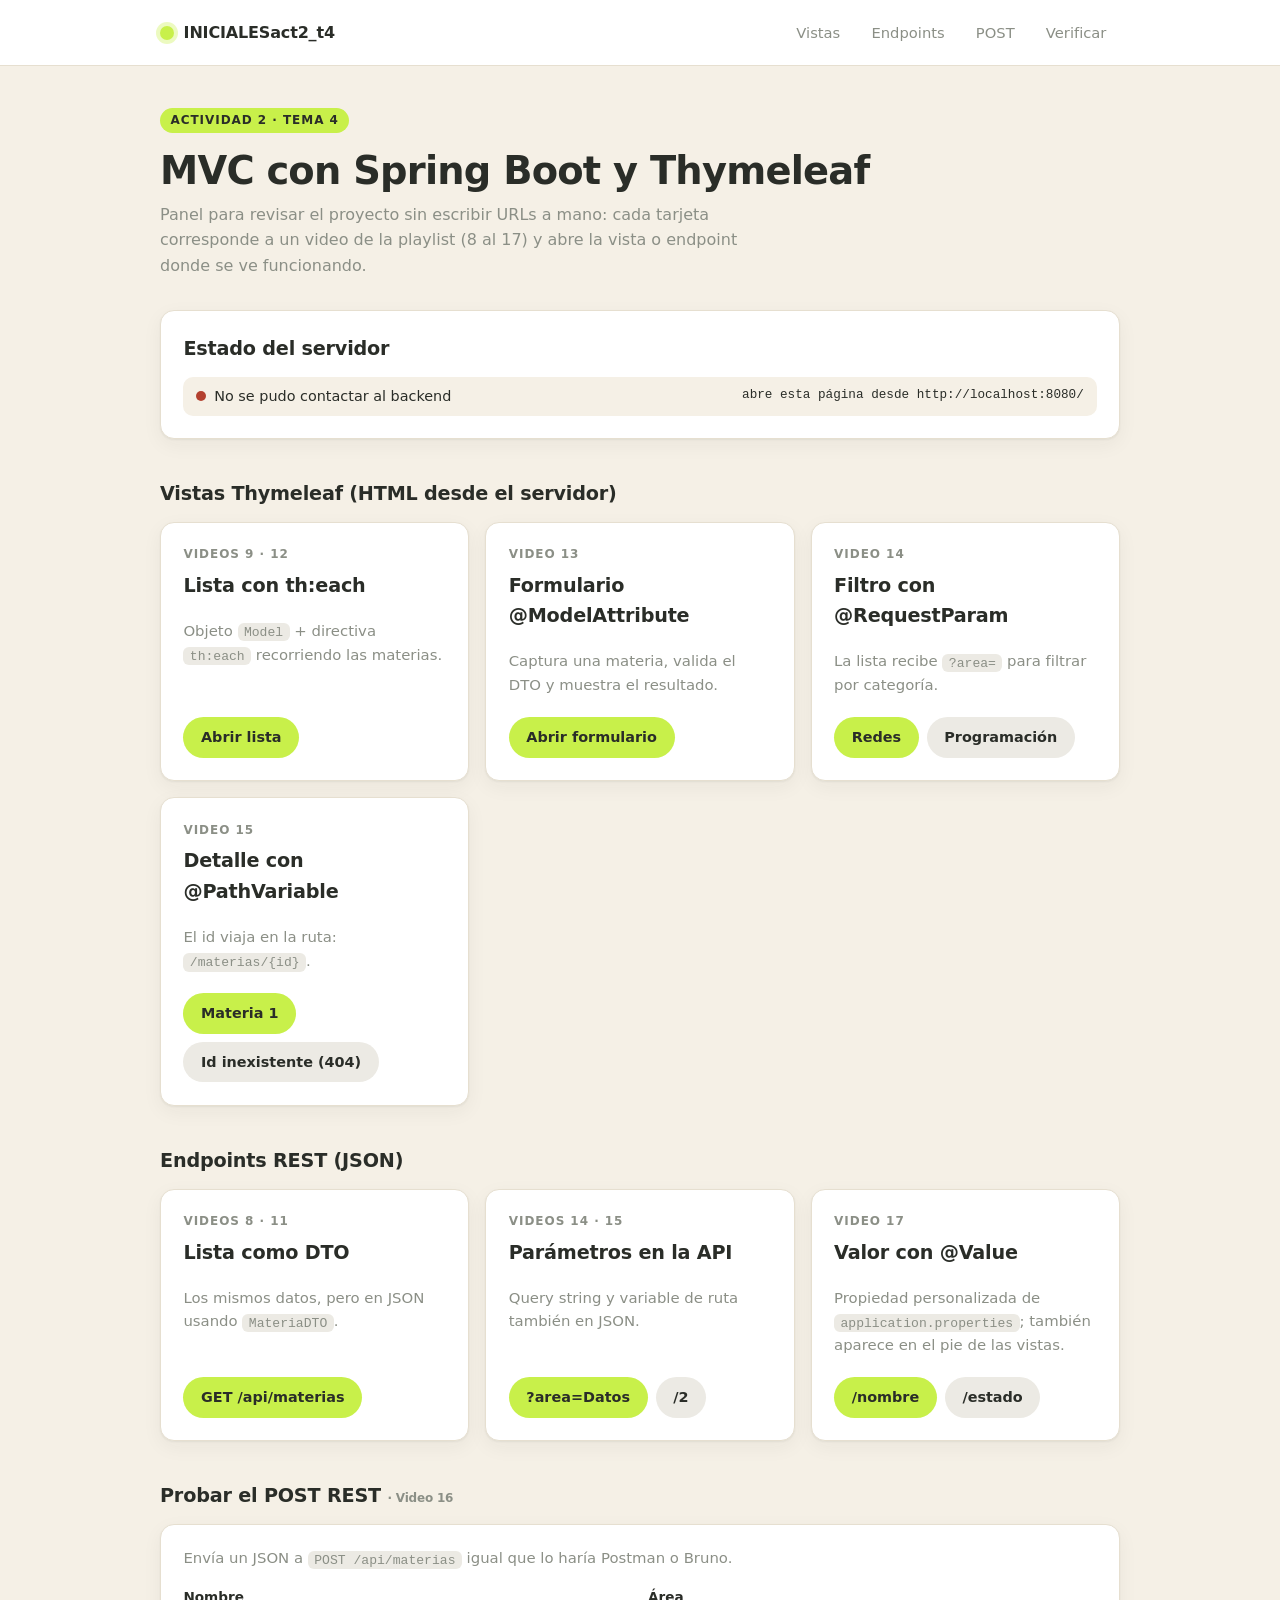
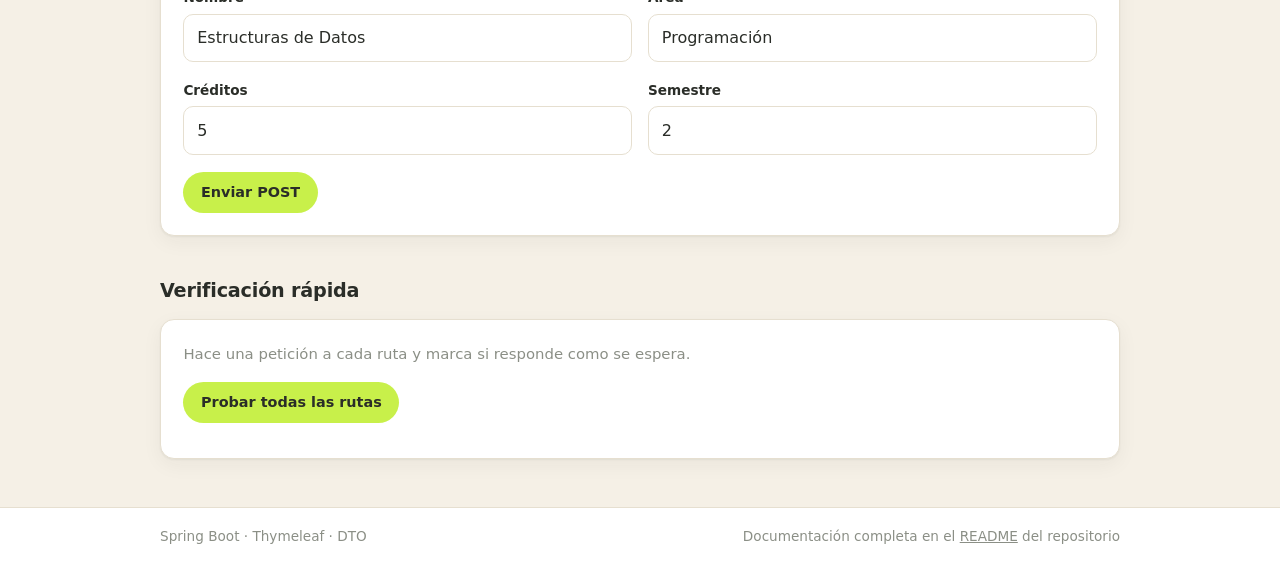
==== frontend/index.html @ 47fe39d8 "frontend index, los estilos yel js  para el funcionamiento de la interfaz" ====
<!DOCTYPE html>
<html lang="es">
<head>
  <meta charset="UTF-8">
  <meta name="viewport" content="width=device-width, initial-scale=1">
  <title>Actividad 2 · MVC con Spring Boot</title>
  <meta name="description" content="Panel de inicio: acceso rápido a todas las vistas y endpoints de la Actividad 2 (Tema 4).">
  <link rel="stylesheet" href="css/styles.css">
</head>
<body>

<header class="cabecera">
  <div class="contenedor">
    <a class="marca" href="index.html" id="marca">INICIALESact2_t4</a>
    <nav class="menu">
      <a href="#vistas">Vistas</a>
      <a href="#endpoints">Endpoints</a>
      <a href="#post">POST</a>
      <a href="#verificar">Verificar</a>
    </nav>
  </div>
</header>

<main class="contenedor">

  <!-- ===== Portada ===== -->
  <section>
    <span class="etiqueta">Actividad 2 · Tema 4</span>
    <h1>MVC con Spring Boot y Thymeleaf</h1>
    <p class="sub">Panel para revisar el proyecto sin escribir URLs a mano: cada tarjeta corresponde a un video de la
      playlist (8 al 17) y abre la vista o endpoint donde se ve funcionando.</p>
    <div class="tarjeta">
      <h2>Estado del servidor</h2>
      <ul class="estado-lista" id="estado">
        <li><span><span class="punto"></span>Consultando…</span><span class="mono">/api/proyecto/estado</span></li>
      </ul>
    </div>
  </section>

  <!-- ===== Vistas Thymeleaf ===== -->
  <section id="vistas" style="margin-top:2.5rem">
    <h2>Vistas Thymeleaf (HTML desde el servidor)</h2>
    <div class="rejilla">
      <article class="tarjeta">
        <span class="video">Videos 9 · 12</span>
        <h2>Lista con th:each</h2>
        <p>Objeto <code>Model</code> + directiva <code>th:each</code> recorriendo las materias.</p>
        <div class="enlaces"><a class="boton" href="materias">Abrir lista</a></div>
      </article>
      <article class="tarjeta">
        <span class="video">Video 13</span>
        <h2>Formulario @ModelAttribute</h2>
        <p>Captura una materia, valida el DTO y muestra el resultado.</p>
        <div class="enlaces"><a class="boton" href="materias/nueva">Abrir formulario</a></div>
      </article>
      <article class="tarjeta">
        <span class="video">Video 14</span>
        <h2>Filtro con @RequestParam</h2>
        <p>La lista recibe <code>?area=</code> para filtrar por categoría.</p>
        <div class="enlaces">
          <a class="boton" href="materias?area=Redes">Redes</a>
          <a class="boton suave" href="materias?area=Programaci%C3%B3n">Programación</a>
        </div>
      </article>
      <article class="tarjeta">
        <span class="video">Video 15</span>
        <h2>Detalle con @PathVariable</h2>
        <p>El id viaja en la ruta: <code>/materias/{id}</code>.</p>
        <div class="enlaces">
          <a class="boton" href="materias/1">Materia 1</a>
          <a class="boton suave" href="materias/99">Id inexistente (404)</a>
        </div>
      </article>
    </div>
  </section>

  <!-- ===== Endpoints REST ===== -->
  <section id="endpoints" style="margin-top:2.5rem">
    <h2>Endpoints REST (JSON)</h2>
    <div class="rejilla">
      <article class="tarjeta">
        <span class="video">Videos 8 · 11</span>
        <h2>Lista como DTO</h2>
        <p>Los mismos datos, pero en JSON usando <code>MateriaDTO</code>.</p>
        <div class="enlaces"><a class="boton" href="api/materias">GET /api/materias</a></div>
      </article>
      <article class="tarjeta">
        <span class="video">Videos 14 · 15</span>
        <h2>Parámetros en la API</h2>
        <p>Query string y variable de ruta también en JSON.</p>
        <div class="enlaces">
          <a class="boton" href="api/materias?area=Datos">?area=Datos</a>
          <a class="boton suave" href="api/materias/2">/2</a>
        </div>
      </article>
      <article class="tarjeta">
        <span class="video">Video 17</span>
        <h2>Valor con @Value</h2>
        <p>Propiedad personalizada de <code>application.properties</code>; también aparece en el pie de las vistas.</p>
        <div class="enlaces">
          <a class="boton" href="api/proyecto/nombre">/nombre</a>
          <a class="boton suave" href="api/proyecto/estado">/estado</a>
        </div>
      </article>
    </div>
  </section>

  <!-- ===== Probador POST ===== -->
  <section id="post" style="margin-top:2.5rem">
    <h2>Probar el POST REST <span class="video" style="font-size:.75rem;color:var(--gris)">· Video 16</span></h2>
    <div class="tarjeta">
      <p style="margin-bottom:1rem">Envía un JSON a <code>POST /api/materias</code> igual que lo haría Postman o Bruno.</p>
      <form class="formulario" id="form-post" style="max-width:none">
        <div class="fila">
          <div><label for="p-nombre">Nombre</label><input id="p-nombre" value="Estructuras de Datos" required></div>
          <div><label for="p-area">Área</label><input id="p-area" value="Programación" required></div>
        </div>
        <div class="fila">
          <div><label for="p-creditos">Créditos</label><input id="p-creditos" type="number" min="1" max="10" value="5" required></div>
          <div><label for="p-semestre">Semestre</label><input id="p-semestre" type="number" min="1" max="12" value="2" required></div>
        </div>
        <div><button type="submit">Enviar POST</button></div>
      </form>
      <div class="resultado" id="post-resultado" hidden>
        <p class="ayuda" id="post-estado"></p>
        <pre><code id="post-json"></code></pre>
      </div>
    </div>
  </section>

  <!-- ===== Verificador ===== -->
  <section id="verificar" style="margin-top:2.5rem">
    <h2>Verificación rápida</h2>
    <div class="tarjeta">
      <p style="margin-bottom:1rem">Hace una petición a cada ruta y marca si responde como se espera.</p>
      <button type="button" id="btn-verificar">Probar todas las rutas</button>
      <ul class="estado-lista resultado" id="verificacion"></ul>
    </div>
  </section>

</main>

<footer class="pie">
  <div class="contenedor">
    <span>Spring Boot · Thymeleaf · DTO</span>
    <span>Documentación completa en el <a href="https://github.com/" id="lnk-readme">README</a> del repositorio</span>
  </div>
</footer>

<script src="js/app.js"></script>
</body>
</html>
---- frontend/css/styles.css ----
/* ==========================================================================
   Estilos compartidos: index.html (frontend) y vistas Thymeleaf (backend)
   Paleta minimalista: blanco · verde limón · beige · gris
   ========================================================================== */
:root {
  --blanco: #ffffff;
  --beige: #f5f0e6;
  --beige-borde: #e6dfd0;
  --lima: #c8f04a;
  --lima-oscuro: #b2dc2f;
  --gris: #8b8f86;
  --gris-claro: #eceae4;
  --carbon: #2a2d28;
  --error: #b3402f;
  --radio: 14px;
  --sombra: 0 1px 2px rgba(42, 45, 40, .06), 0 6px 20px rgba(42, 45, 40, .05);
}

* { box-sizing: border-box; }

html { scroll-behavior: smooth; }

body {
  margin: 0;
  background: var(--beige);
  color: var(--carbon);
  font-family: "Inter", "Segoe UI", system-ui, -apple-system, Roboto, sans-serif;
  line-height: 1.6;
  -webkit-font-smoothing: antialiased;
}

a { color: inherit; }

.contenedor { width: min(960px, 100% - 2.5rem); margin-inline: auto; }

/* ---------- Encabezado ---------- */
.cabecera {
  background: var(--blanco);
  border-bottom: 1px solid var(--beige-borde);
}
.cabecera .contenedor {
  display: flex; align-items: center; justify-content: space-between;
  gap: 1rem; padding-block: .9rem; flex-wrap: wrap;
}
.marca { display: flex; align-items: center; gap: .6rem; font-weight: 700; text-decoration: none; letter-spacing: -.01em; }
.marca::before {
  content: ""; width: 14px; height: 14px; border-radius: 50%;
  background: var(--lima); box-shadow: 0 0 0 4px rgba(200, 240, 74, .35);
}
.menu { display: flex; gap: .25rem; flex-wrap: wrap; }
.menu a {
  text-decoration: none; padding: .4rem .85rem; border-radius: 999px;
  color: var(--gris); font-size: .92rem; transition: background .15s, color .15s;
}
.menu a:hover, .menu a.activo { background: var(--lima); color: var(--carbon); }

/* ---------- Contenido ---------- */
main { padding-block: 2.5rem 3rem; }
h1 { font-size: clamp(1.7rem, 4vw, 2.4rem); line-height: 1.15; letter-spacing: -.02em; margin: 0 0 .5rem; }
h2 { font-size: 1.2rem; margin: 0 0 .75rem; letter-spacing: -.01em; }
.sub { color: var(--gris); margin: 0 0 2rem; max-width: 60ch; }
.etiqueta {
  display: inline-block; font-size: .75rem; font-weight: 600; letter-spacing: .08em; text-transform: uppercase;
  background: var(--lima); color: var(--carbon); padding: .2rem .65rem; border-radius: 999px; margin-bottom: 1rem;
}

.tarjeta {
  background: var(--blanco); border: 1px solid var(--beige-borde);
  border-radius: var(--radio); padding: 1.4rem; box-shadow: var(--sombra);
}
.rejilla { display: grid; gap: 1rem; grid-template-columns: repeat(auto-fit, minmax(260px, 1fr)); }
.rejilla .tarjeta { display: flex; flex-direction: column; gap: .4rem; }
.tarjeta p { margin: 0; color: var(--gris); font-size: .93rem; }
.tarjeta .video { font-size: .75rem; font-weight: 600; color: var(--gris); text-transform: uppercase; letter-spacing: .08em; }
.tarjeta .enlaces { margin-top: auto; padding-top: .8rem; display: flex; gap: .5rem; flex-wrap: wrap; }

code, .mono { font-family: ui-monospace, "SF Mono", Menlo, Consolas, monospace; font-size: .88em; }
code { background: var(--gris-claro); padding: .1rem .4rem; border-radius: 6px; }
pre {
  background: var(--carbon); color: #f1f1ec; padding: 1rem 1.1rem; border-radius: 12px;
  overflow-x: auto; font-size: .85rem; margin: .5rem 0 0;
}
pre code { background: none; padding: 0; }

/* ---------- Botones y chips ---------- */
.boton, button {
  display: inline-block; cursor: pointer; font: inherit; font-weight: 600; font-size: .9rem;
  background: var(--lima); color: var(--carbon); border: 0; padding: .55rem 1.1rem;
  border-radius: 999px; text-decoration: none; transition: background .15s, transform .05s;
}
.boton:hover, button:hover { background: var(--lima-oscuro); }
.boton:active, button:active { transform: translateY(1px); }
.boton.suave { background: var(--gris-claro); }
.boton.suave:hover { background: var(--beige-borde); }

.chips { display: flex; flex-wrap: wrap; gap: .5rem; margin-bottom: 1.25rem; }
.chip {
  text-decoration: none; font-size: .88rem; padding: .35rem .9rem; border-radius: 999px;
  background: var(--blanco); border: 1px solid var(--beige-borde); color: var(--gris);
}
.chip:hover { border-color: var(--lima-oscuro); color: var(--carbon); }
.chip.activo { background: var(--lima); border-color: var(--lima); color: var(--carbon); font-weight: 600; }

/* ---------- Tabla ---------- */
.tabla-caja { overflow-x: auto; }
table { width: 100%; border-collapse: collapse; }
th, td { text-align: left; padding: .75rem .9rem; border-bottom: 1px solid var(--gris-claro); }
th { font-size: .75rem; text-transform: uppercase; letter-spacing: .08em; color: var(--gris); font-weight: 600; }
tbody tr:hover { background: var(--beige); }
td a { font-weight: 600; text-decoration: none; border-bottom: 2px solid var(--lima); }
.vacio { text-align: center; color: var(--gris); padding: 2rem 1rem; }

/* ---------- Formularios ---------- */
.formulario { display: grid; gap: 1.1rem; max-width: 520px; }
label { display: block; font-size: .85rem; font-weight: 600; margin-bottom: .3rem; }
input, select, textarea {
  width: 100%; font: inherit; padding: .65rem .8rem; color: var(--carbon);
  background: var(--blanco); border: 1px solid var(--beige-borde); border-radius: 10px;
}
input:focus, select:focus, textarea:focus { outline: 2px solid var(--lima); outline-offset: 1px; border-color: var(--lima-oscuro); }
.fila { display: grid; grid-template-columns: 1fr 1fr; gap: 1rem; }
.error { color: var(--error); font-size: .82rem; margin: .3rem 0 0; }
input.invalido { border-color: var(--error); }
.ayuda { color: var(--gris); font-size: .82rem; margin: .3rem 0 0; }

/* ---------- Avisos ---------- */
.aviso { background: var(--lima); border-radius: 12px; padding: .8rem 1.1rem; margin-bottom: 1.25rem; font-weight: 600; }

/* ---------- Detalle ---------- */
.datos { display: grid; grid-template-columns: max-content 1fr; gap: .6rem 1.5rem; margin: 0; }
.datos dt { color: var(--gris); font-size: .85rem; }
.datos dd { margin: 0; font-weight: 600; }

/* ---------- Estado de endpoints (index) ---------- */
.estado-lista { list-style: none; padding: 0; margin: 0; display: grid; gap: .4rem; }
.estado-lista li { display: flex; justify-content: space-between; gap: 1rem; padding: .5rem .8rem; border-radius: 10px; background: var(--beige); font-size: .9rem; }
.punto { display: inline-block; width: 10px; height: 10px; border-radius: 50%; background: var(--gris); margin-right: .5rem; }
.punto.ok { background: var(--lima-oscuro); }
.punto.mal { background: var(--error); }
.resultado { margin-top: .8rem; }

/* ---------- Pie ---------- */
.pie { border-top: 1px solid var(--beige-borde); background: var(--blanco); color: var(--gris); font-size: .85rem; }
.pie .contenedor { padding-block: 1.1rem; display: flex; justify-content: space-between; gap: 1rem; flex-wrap: wrap; }

@media (max-width: 560px) {
  .fila { grid-template-columns: 1fr; }
  main { padding-block: 1.5rem 2rem; }
}
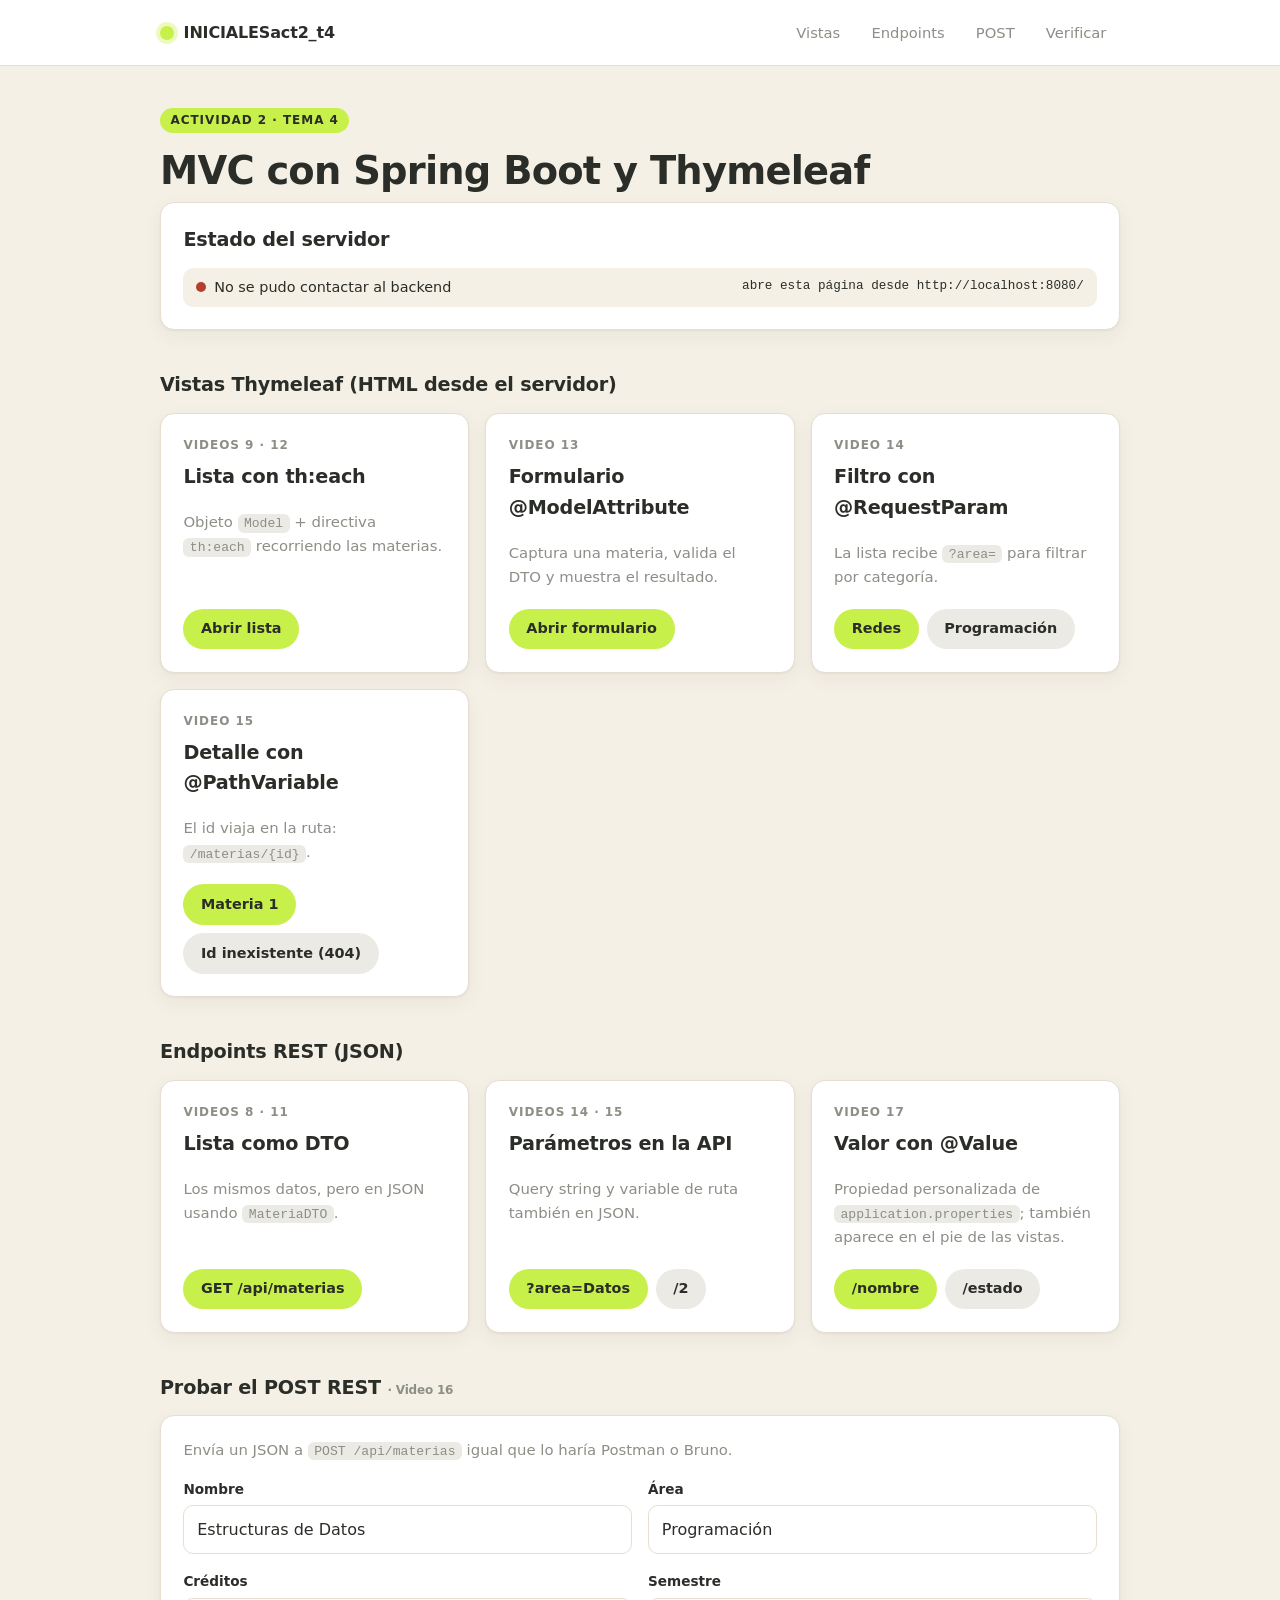
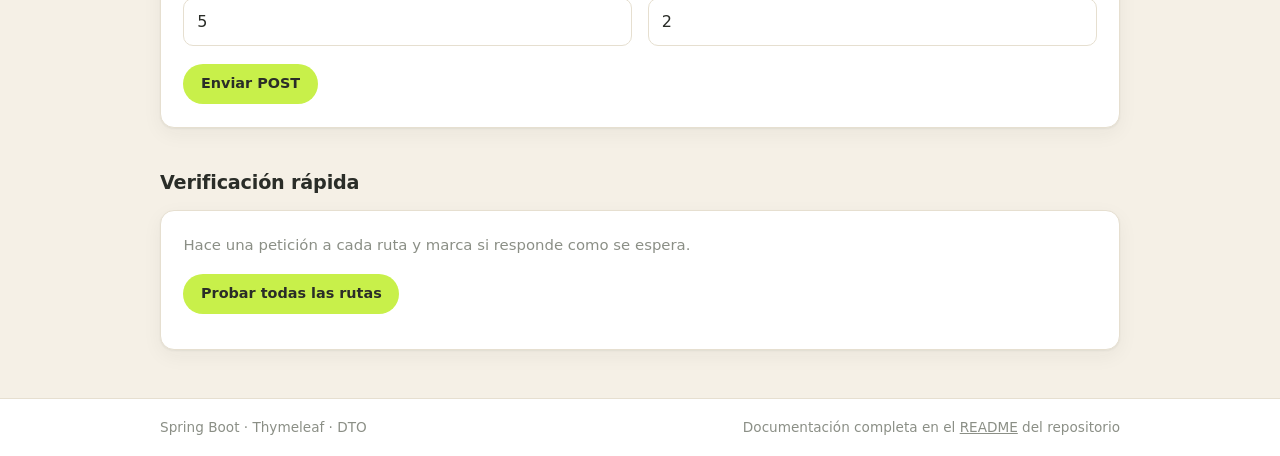
==== commit 5a6e482b: "correcciones" ====
--- a/frontend/index.html
+++ b/frontend/index.html
@@ -27,8 +27,7 @@
   <section>
     <span class="etiqueta">Actividad 2 · Tema 4</span>
     <h1>MVC con Spring Boot y Thymeleaf</h1>
-    <p class="sub">Panel para revisar el proyecto sin escribir URLs a mano: cada tarjeta corresponde a un video de la
-      playlist (8 al 17) y abre la vista o endpoint donde se ve funcionando.</p>
+    
     <div class="tarjeta">
       <h2>Estado del servidor</h2>
       <ul class="estado-lista" id="estado">
